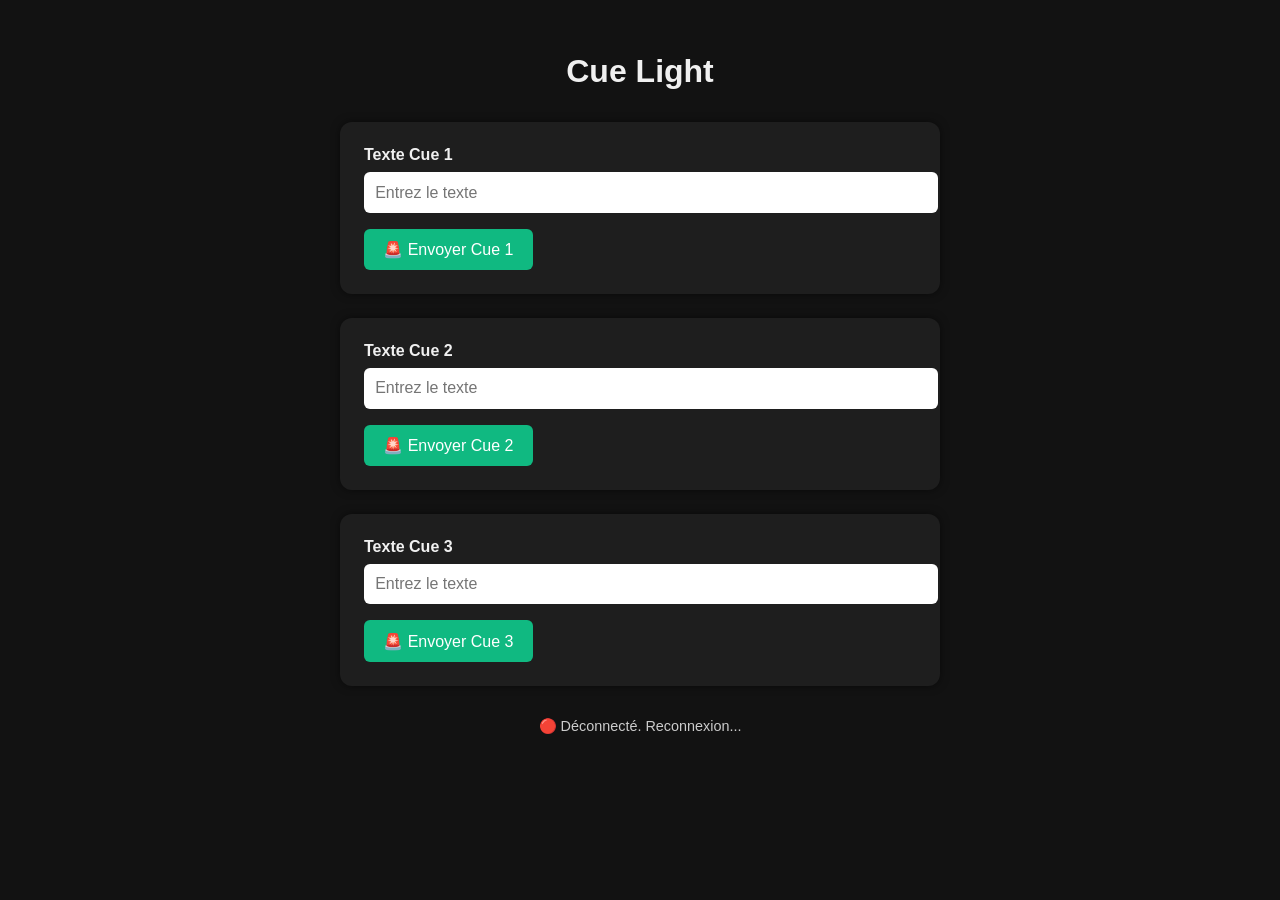
==== data/index.html @ 7a19a75d "Add files via upload" ====
<!DOCTYPE html>
<html lang="fr">
<head>
  <meta charset="UTF-8" />
  <title>Cue Light</title>
  <meta name="viewport" content="width=device-width, initial-scale=1">
  <link rel="stylesheet" href="style.css">
</head>
<body>
  <div class="container">
    <h1>Cue Light</h1>

    <div class="cue" id="cue0">
      <label for="text0">Texte Cue 1</label>
      <input type="text" id="text0" placeholder="Entrez le texte">
      <button onclick="sendCue(0)">🚨 Envoyer Cue 1</button>
    </div>

    <div class="cue" id="cue1">
      <label for="text1">Texte Cue 2</label>
      <input type="text" id="text1" placeholder="Entrez le texte">
      <button onclick="sendCue(1)">🚨 Envoyer Cue 2</button>
    </div>

    <div class="cue" id="cue2">
      <label for="text2">Texte Cue 3</label>
      <input type="text" id="text2" placeholder="Entrez le texte">
      <button onclick="sendCue(2)">🚨 Envoyer Cue 3</button>
    </div>

    <div class="status" id="status">🕓 Connexion WebSocket...</div>
  </div>

  <script src="app.js"></script>
</body>
</html>
---- data/style.css ----
body {
    margin: 0;
    font-family: 'Segoe UI', sans-serif;
    background-color: #121212;
    color: #f0f0f0;
    padding: 2rem;
  }
  
  h1 {
    text-align: center;
    margin-bottom: 2rem;
    font-size: 2rem;
  }
  
  .container {
    max-width: 600px;
    margin: auto;
  }
  
  .cue {
    background-color: #1e1e1e;
    padding: 1.5rem;
    border-radius: 12px;
    margin-bottom: 1.5rem;
    box-shadow: 0 0 8px rgba(0,0,0,0.5);
    transition: all 0.3s ease;
  }
  
  label {
    display: block;
    margin-bottom: 0.5rem;
    font-weight: bold;
  }
  
  input {
    width: 100%;
    padding: 0.7rem;
    border-radius: 6px;
    border: none;
    margin-bottom: 1rem;
    font-size: 1rem;
  }
  
  button {
    background-color: #10b981;
    color: white;
    padding: 0.7rem 1.2rem;
    border: none;
    border-radius: 6px;
    font-size: 1rem;
    cursor: pointer;
    transition: background-color 0.2s ease;
  }
  
  button:hover {
    background-color: #059669;
  }
  
  .status {
    text-align: center;
    margin-top: 2rem;
    font-size: 0.9rem;
    color: #ccc;
  }
  
  /* Feedback visuel */
  .cue.active {
    border: 2px solid #00ffae;
    box-shadow: 0 0 16px #00ffae;
  }
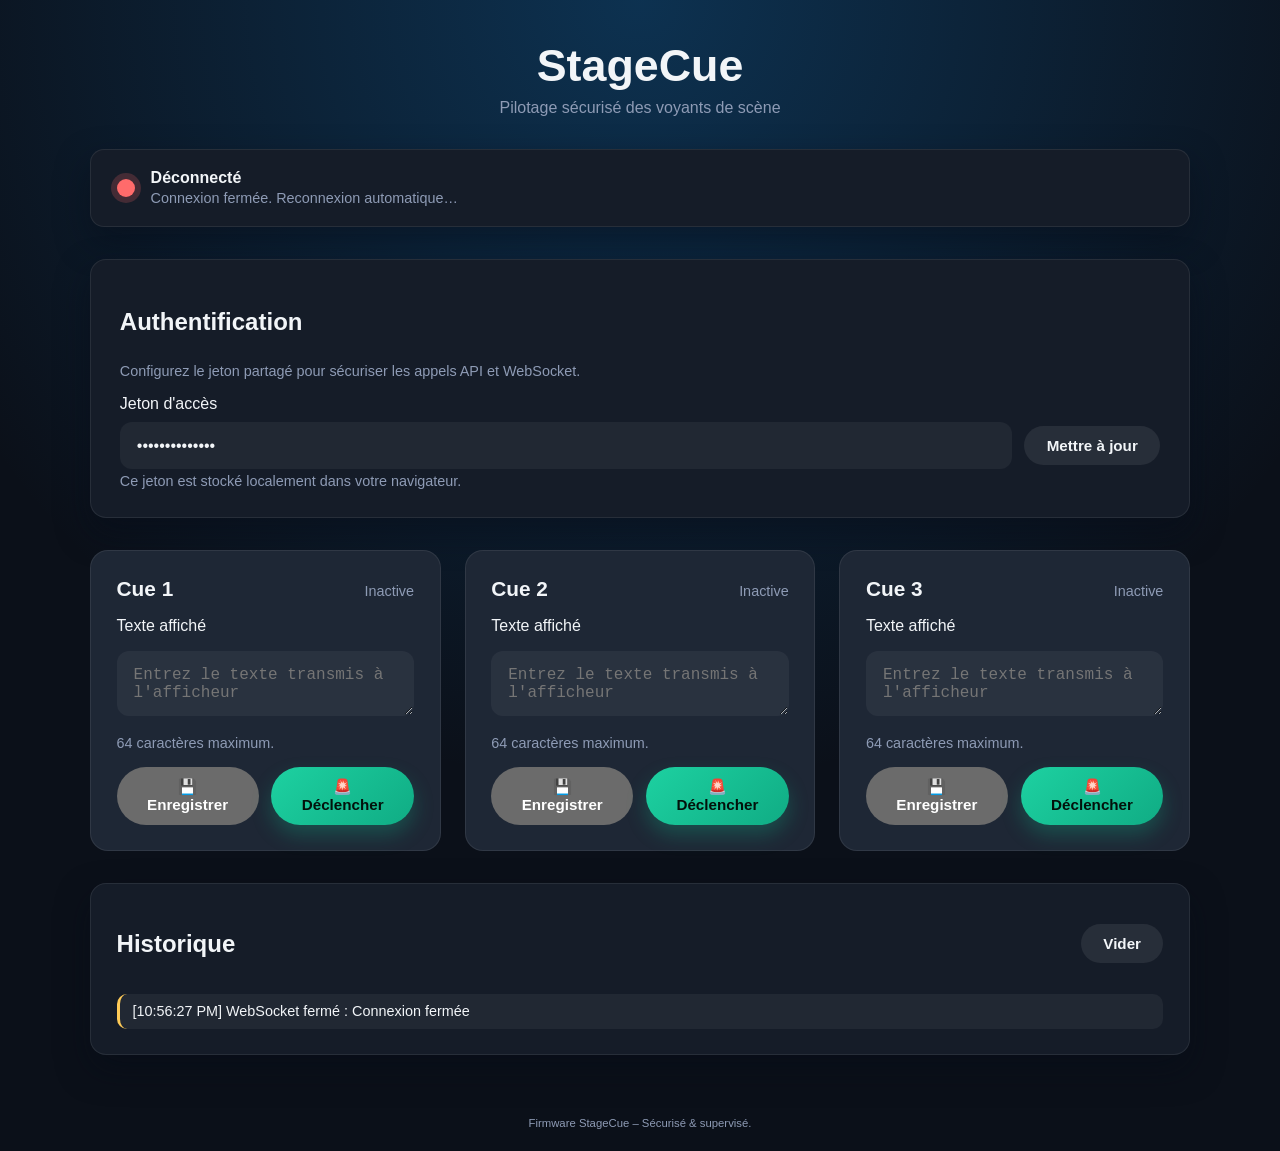
==== commit ac7ee875: "Harden firmware and control UI for commercialization" ====
--- a/data/index.html
+++ b/data/index.html
@@ -1,36 +1,145 @@
 <!DOCTYPE html>
 <html lang="fr">
-<head>
-  <meta charset="UTF-8" />
-  <title>Cue Light</title>
-  <meta name="viewport" content="width=device-width, initial-scale=1">
-  <link rel="stylesheet" href="style.css">
-</head>
-<body>
-  <div class="container">
-    <h1>Cue Light</h1>
+  <head>
+    <meta charset="UTF-8" />
+    <title>StageCue • Contrôle lumière</title>
+    <meta name="viewport" content="width=device-width, initial-scale=1" />
+    <link rel="stylesheet" href="style.css" />
+  </head>
+  <body>
+    <main class="container" role="main" aria-labelledby="appTitle">
+      <header class="app-header">
+        <h1 id="appTitle">StageCue</h1>
+        <p class="subtitle">Pilotage sécurisé des voyants de scène</p>
+      </header>
 
-    <div class="cue" id="cue0">
-      <label for="text0">Texte Cue 1</label>
-      <input type="text" id="text0" placeholder="Entrez le texte">
-      <button onclick="sendCue(0)">🚨 Envoyer Cue 1</button>
-    </div>
+      <section
+        class="connection-panel"
+        id="connectionPanel"
+        role="status"
+        aria-live="polite"
+      >
+        <span class="status-indicator status-indicator--pending" id="connectionIndicator"></span>
+        <div>
+          <strong id="connectionLabel">Connexion en cours…</strong>
+          <p id="connectionDetails" class="status-details">
+            Tentative d'ouverture du WebSocket sécurisé…
+          </p>
+        </div>
+      </section>
 
-    <div class="cue" id="cue1">
-      <label for="text1">Texte Cue 2</label>
-      <input type="text" id="text1" placeholder="Entrez le texte">
-      <button onclick="sendCue(1)">🚨 Envoyer Cue 2</button>
-    </div>
+      <section class="token-card" aria-labelledby="tokenTitle">
+        <div class="token-card__header">
+          <h2 id="tokenTitle">Authentification</h2>
+          <p class="status-details">
+            Configurez le jeton partagé pour sécuriser les appels API et WebSocket.
+          </p>
+        </div>
+        <form id="tokenForm" autocomplete="off">
+          <label for="tokenInput">Jeton d'accès</label>
+          <div class="token-field">
+            <input
+              type="password"
+              id="tokenInput"
+              name="token"
+              required
+              minlength="6"
+              aria-describedby="tokenHelp"
+            />
+            <button type="submit" class="secondary">Mettre à jour</button>
+          </div>
+          <p id="tokenHelp" class="status-details">
+            Ce jeton est stocké localement dans votre navigateur.
+          </p>
+        </form>
+      </section>
 
-    <div class="cue" id="cue2">
-      <label for="text2">Texte Cue 3</label>
-      <input type="text" id="text2" placeholder="Entrez le texte">
-      <button onclick="sendCue(2)">🚨 Envoyer Cue 3</button>
-    </div>
+      <section class="cue-grid" aria-label="Liste des cues disponibles">
+        <article class="cue" data-index="0">
+          <header>
+            <h2>Cue 1</h2>
+            <span class="cue-status" aria-live="polite">Inactive</span>
+          </header>
+          <label for="text0">Texte affiché</label>
+          <textarea
+            id="text0"
+            name="text0"
+            rows="2"
+            maxlength="64"
+            placeholder="Entrez le texte transmis à l'afficheur"
+            aria-describedby="help0"
+          ></textarea>
+          <p id="help0" class="status-details">64 caractères maximum.</p>
+          <div class="cue-actions">
+            <button type="button" data-action="save">💾 Enregistrer</button>
+            <button type="button" data-action="trigger" class="primary">
+              🚨 Déclencher
+            </button>
+          </div>
+        </article>
 
-    <div class="status" id="status">🕓 Connexion WebSocket...</div>
-  </div>
+        <article class="cue" data-index="1">
+          <header>
+            <h2>Cue 2</h2>
+            <span class="cue-status" aria-live="polite">Inactive</span>
+          </header>
+          <label for="text1">Texte affiché</label>
+          <textarea
+            id="text1"
+            name="text1"
+            rows="2"
+            maxlength="64"
+            placeholder="Entrez le texte transmis à l'afficheur"
+            aria-describedby="help1"
+          ></textarea>
+          <p id="help1" class="status-details">64 caractères maximum.</p>
+          <div class="cue-actions">
+            <button type="button" data-action="save">💾 Enregistrer</button>
+            <button type="button" data-action="trigger" class="primary">
+              🚨 Déclencher
+            </button>
+          </div>
+        </article>
 
-  <script src="app.js"></script>
-</body>
+        <article class="cue" data-index="2">
+          <header>
+            <h2>Cue 3</h2>
+            <span class="cue-status" aria-live="polite">Inactive</span>
+          </header>
+          <label for="text2">Texte affiché</label>
+          <textarea
+            id="text2"
+            name="text2"
+            rows="2"
+            maxlength="64"
+            placeholder="Entrez le texte transmis à l'afficheur"
+            aria-describedby="help2"
+          ></textarea>
+          <p id="help2" class="status-details">64 caractères maximum.</p>
+          <div class="cue-actions">
+            <button type="button" data-action="save">💾 Enregistrer</button>
+            <button type="button" data-action="trigger" class="primary">
+              🚨 Déclencher
+            </button>
+          </div>
+        </article>
+      </section>
+
+      <section class="log-panel" aria-labelledby="logTitle">
+        <header>
+          <h2 id="logTitle">Historique</h2>
+          <button type="button" id="clearLog" class="secondary">Vider</button>
+        </header>
+        <ul id="eventLog" class="log-list" aria-live="polite"></ul>
+      </section>
+    </main>
+
+    <footer class="app-footer">
+      <small>
+        Firmware StageCue – Sécurisé &amp; supervisé.
+      </small>
+    </footer>
+
+    <script src="app.js" type="module"></script>
+  </body>
 </html>
--- a/data/style.css
+++ b/data/style.css
@@ -1,71 +1,296 @@
+* {
+  box-sizing: border-box;
+}
+
+:root {
+  color-scheme: dark;
+  --bg: #0b1019;
+  --panel: #151c28;
+  --panel-alt: #1e2735;
+  --text: #f2f5f8;
+  --muted: #8e9bb5;
+  --accent: #1dd1a1;
+  --accent-strong: #10ac84;
+  --danger: #ff6b6b;
+  --warning: #feca57;
+  --outline: rgba(255, 255, 255, 0.08);
+  --shadow: 0 14px 32px rgba(5, 12, 24, 0.5);
+  font-family: 'Segoe UI', Roboto, sans-serif;
+}
+
 body {
-    margin: 0;
-    font-family: 'Segoe UI', sans-serif;
-    background-color: #121212;
-    color: #f0f0f0;
-    padding: 2rem;
-  }
-  
-  h1 {
-    text-align: center;
-    margin-bottom: 2rem;
-    font-size: 2rem;
-  }
-  
-  .container {
-    max-width: 600px;
-    margin: auto;
-  }
-  
-  .cue {
-    background-color: #1e1e1e;
-    padding: 1.5rem;
-    border-radius: 12px;
-    margin-bottom: 1.5rem;
-    box-shadow: 0 0 8px rgba(0,0,0,0.5);
-    transition: all 0.3s ease;
-  }
-  
-  label {
-    display: block;
-    margin-bottom: 0.5rem;
-    font-weight: bold;
-  }
-  
-  input {
+  margin: 0;
+  background: radial-gradient(circle at top, rgba(16, 112, 184, 0.35), transparent 60%),
+    var(--bg);
+  color: var(--text);
+  min-height: 100vh;
+  display: flex;
+  flex-direction: column;
+}
+
+.container {
+  width: min(1100px, 90vw);
+  margin: 2.5rem auto;
+  display: flex;
+  flex-direction: column;
+  gap: 2rem;
+}
+
+.app-header {
+  text-align: center;
+  display: flex;
+  flex-direction: column;
+  gap: 0.5rem;
+}
+
+.app-header h1 {
+  margin: 0;
+  font-size: clamp(2.2rem, 2vw + 1.5rem, 2.8rem);
+}
+
+.subtitle {
+  color: var(--muted);
+  margin: 0;
+}
+
+.connection-panel {
+  display: flex;
+  align-items: center;
+  gap: 1rem;
+  padding: 1.2rem 1.6rem;
+  border-radius: 14px;
+  background: var(--panel);
+  border: 1px solid var(--outline);
+  box-shadow: var(--shadow);
+}
+
+.status-indicator {
+  width: 18px;
+  height: 18px;
+  border-radius: 50%;
+  display: inline-block;
+  flex-shrink: 0;
+}
+
+.status-indicator--pending {
+  background: var(--warning);
+  animation: pulse 1.8s infinite;
+}
+
+.status-indicator--success {
+  background: var(--accent);
+  box-shadow: 0 0 0 6px rgba(29, 209, 161, 0.15);
+}
+
+.status-indicator--error {
+  background: var(--danger);
+  box-shadow: 0 0 0 6px rgba(255, 107, 107, 0.2);
+}
+
+.status-details {
+  margin: 0.2rem 0 0;
+  color: var(--muted);
+  font-size: 0.9rem;
+}
+
+.token-card {
+  background: var(--panel);
+  border-radius: 16px;
+  padding: 1.8rem;
+  border: 1px solid var(--outline);
+  box-shadow: var(--shadow);
+}
+
+.token-card__header {
+  display: flex;
+  flex-direction: column;
+  gap: 0.2rem;
+  margin-bottom: 1rem;
+}
+
+.token-field {
+  display: flex;
+  gap: 0.75rem;
+  align-items: center;
+  margin-top: 0.6rem;
+}
+
+.token-field input {
+  flex: 1;
+}
+
+.cue-grid {
+  display: grid;
+  gap: 1.5rem;
+  grid-template-columns: repeat(auto-fit, minmax(260px, 1fr));
+}
+
+.cue {
+  background: var(--panel-alt);
+  padding: 1.6rem;
+  border-radius: 18px;
+  border: 1px solid var(--outline);
+  display: flex;
+  flex-direction: column;
+  gap: 1rem;
+  transition: transform 0.2s ease, border-color 0.2s ease, box-shadow 0.2s ease;
+  min-height: 280px;
+}
+
+.cue header {
+  display: flex;
+  align-items: baseline;
+  justify-content: space-between;
+  gap: 0.5rem;
+}
+
+.cue h2 {
+  margin: 0;
+  font-size: 1.3rem;
+}
+
+.cue-status {
+  font-size: 0.9rem;
+  color: var(--muted);
+}
+
+.cue textarea,
+.token-field input {
+  background: rgba(255, 255, 255, 0.05);
+  border: 1px solid transparent;
+  border-radius: 12px;
+  color: var(--text);
+  padding: 0.85rem 1rem;
+  font-size: 1rem;
+  transition: border-color 0.2s ease, background 0.2s ease;
+  resize: vertical;
+}
+
+.cue textarea:focus,
+.token-field input:focus {
+  outline: none;
+  border-color: var(--accent);
+  background: rgba(16, 172, 132, 0.12);
+}
+
+.cue-actions {
+  margin-top: auto;
+  display: flex;
+  gap: 0.8rem;
+  justify-content: flex-end;
+}
+
+button {
+  border: none;
+  border-radius: 999px;
+  padding: 0.7rem 1.4rem;
+  font-weight: 600;
+  font-size: 0.95rem;
+  cursor: pointer;
+  transition: transform 0.15s ease, box-shadow 0.15s ease, filter 0.15s ease;
+}
+
+button.primary {
+  background: linear-gradient(135deg, var(--accent), var(--accent-strong));
+  color: #03110b;
+  box-shadow: 0 10px 20px rgba(16, 172, 132, 0.3);
+}
+
+button.secondary {
+  background: rgba(255, 255, 255, 0.08);
+  color: var(--text);
+}
+
+button:hover {
+  transform: translateY(-1px);
+  filter: brightness(1.05);
+}
+
+button:active {
+  transform: translateY(1px);
+}
+
+.cue--active {
+  border-color: var(--accent);
+  box-shadow: 0 0 0 3px rgba(16, 172, 132, 0.2), var(--shadow);
+}
+
+.cue[data-display-ready='false'] textarea {
+  border-color: var(--warning);
+}
+
+.log-panel {
+  background: var(--panel);
+  border-radius: 16px;
+  border: 1px solid var(--outline);
+  padding: 1.6rem;
+  box-shadow: var(--shadow);
+}
+
+.log-panel header {
+  display: flex;
+  justify-content: space-between;
+  align-items: center;
+  margin-bottom: 1rem;
+}
+
+.log-list {
+  list-style: none;
+  margin: 0;
+  padding: 0;
+  display: flex;
+  flex-direction: column;
+  gap: 0.4rem;
+  max-height: 240px;
+  overflow-y: auto;
+}
+
+.log-entry {
+  padding: 0.6rem 0.8rem;
+  border-radius: 10px;
+  background: rgba(255, 255, 255, 0.05);
+  font-size: 0.9rem;
+}
+
+.log-entry--info {
+  border-left: 3px solid var(--accent);
+}
+
+.log-entry--warn {
+  border-left: 3px solid var(--warning);
+}
+
+.log-entry--error {
+  border-left: 3px solid var(--danger);
+}
+
+.app-footer {
+  text-align: center;
+  padding: 1.2rem;
+  color: var(--muted);
+  font-size: 0.85rem;
+}
+
+@keyframes pulse {
+  0%,
+  100% {
+    transform: scale(1);
+    opacity: 0.9;
+  }
+  50% {
+    transform: scale(1.12);
+    opacity: 0.5;
+  }
+}
+
+@media (max-width: 680px) {
+  .token-field {
+    flex-direction: column;
+    align-items: stretch;
+  }
+
+  button {
     width: 100%;
-    padding: 0.7rem;
-    border-radius: 6px;
-    border: none;
-    margin-bottom: 1rem;
-    font-size: 1rem;
-  }
-  
-  button {
-    background-color: #10b981;
-    color: white;
-    padding: 0.7rem 1.2rem;
-    border: none;
-    border-radius: 6px;
-    font-size: 1rem;
-    cursor: pointer;
-    transition: background-color 0.2s ease;
-  }
-  
-  button:hover {
-    background-color: #059669;
-  }
-  
-  .status {
-    text-align: center;
-    margin-top: 2rem;
-    font-size: 0.9rem;
-    color: #ccc;
-  }
-  
-  /* Feedback visuel */
-  .cue.active {
-    border: 2px solid #00ffae;
-    box-shadow: 0 0 16px #00ffae;
-  }
-  +    justify-content: center;
+  }
+}
